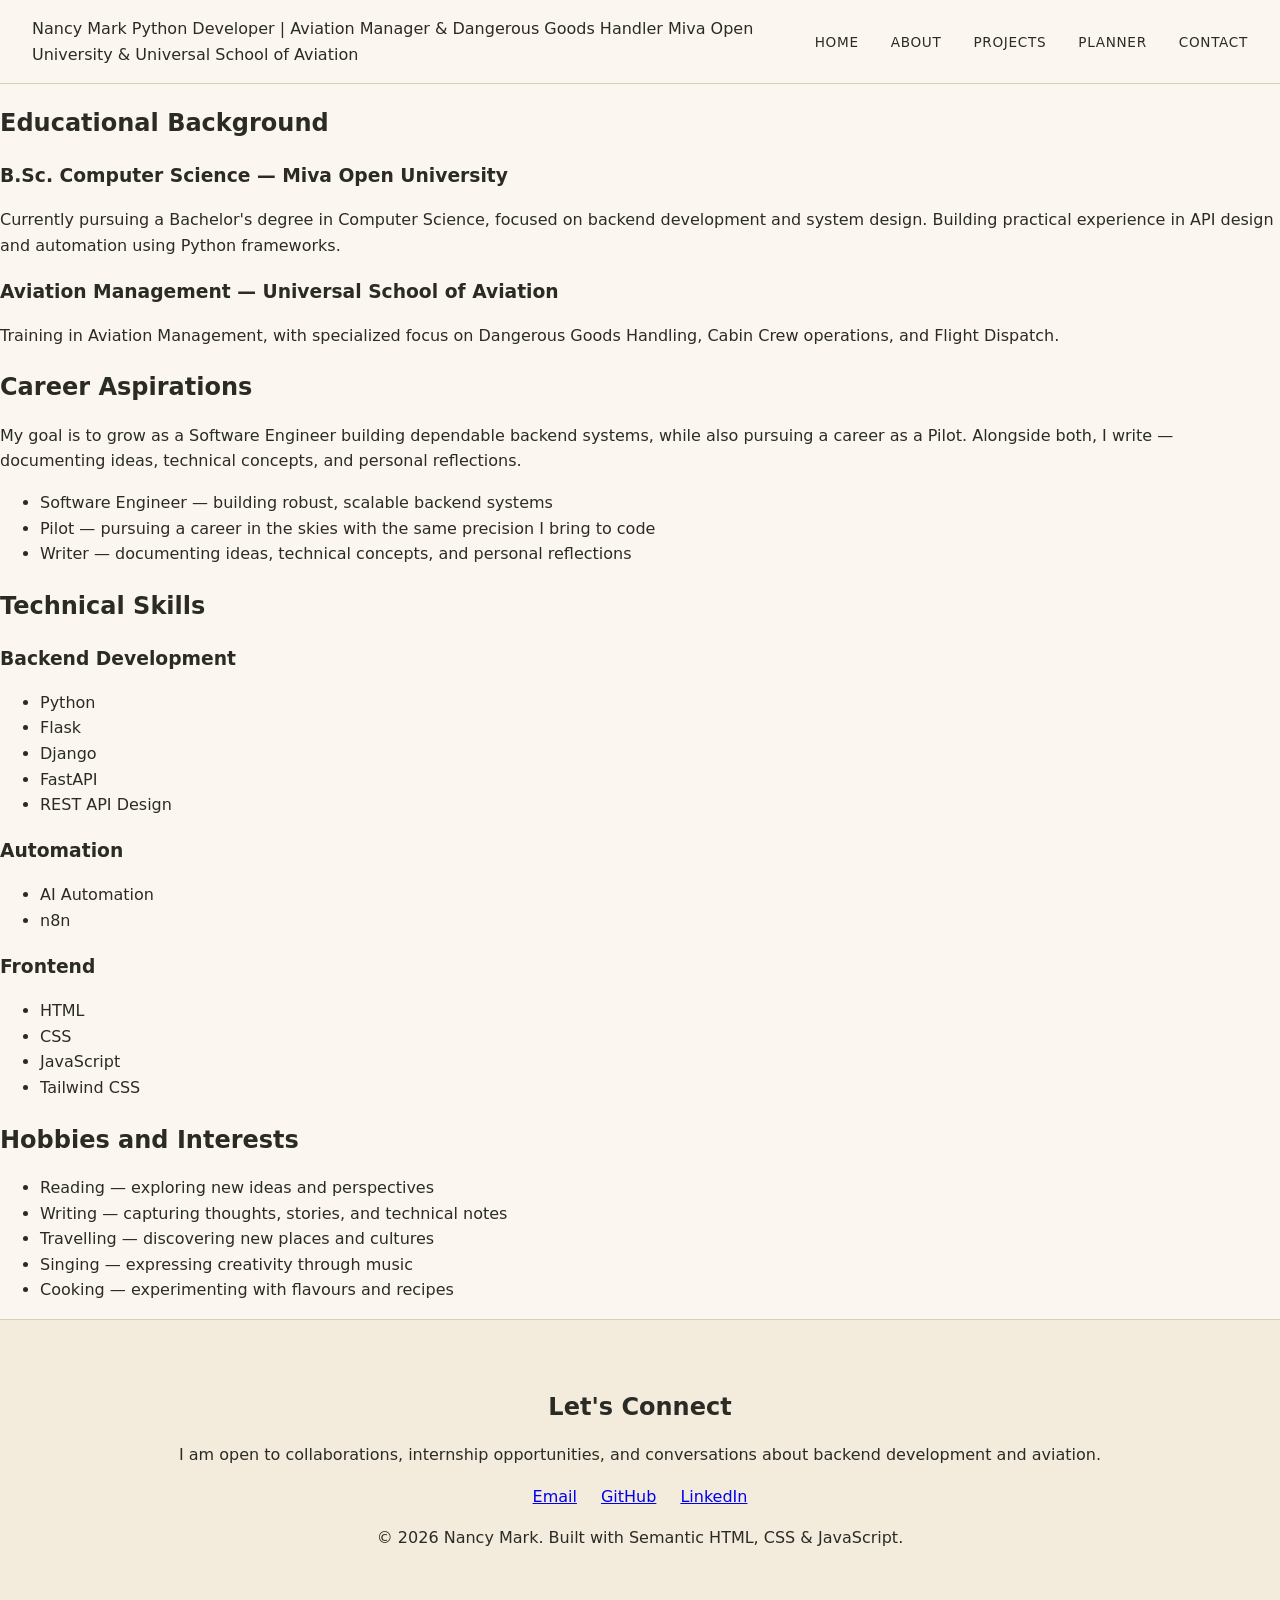
==== html/about.html @ 7e8232eb "Add About Me page content" ====
<!DOCTYPE html>
<html lang="en">
<head>
  <meta charset="UTF-8">
  <meta name="viewport" content="width=device-width, initial-scale=1.0">
  <title>Nancy Mark | About Me</title>
  <link rel="stylesheet" href="../css/style.css">
</head>
<body>

<!-- header -->
<header>
  <div class="site-branding">
    <span class="site-name">Nancy Mark</span>
    <span class="site-tagline">Python Developer | Aviation Manager &amp; Dangerous Goods Handler</span>
    <span class="site-subline">Miva Open University &amp; Universal School of Aviation</span>
  </div>
  <nav>
    <ul>
      <li><a href="index.html">Home</a></li>
      <li><a href="about.html" class="active">About</a></li>
      <li><a href="projects.html">Projects</a></li>
      <li><a href="planner.html">Planner</a></li>
      <li><a href="contact.html">Contact</a></li>
    </ul>
  </nav>
</header>

<!-- education -->
<section id="education">
  <h2>Educational Background</h2>
  <article>
    <h3>B.Sc. Computer Science — Miva Open University</h3>
    <p>Currently pursuing a Bachelor's degree in Computer Science, focused on backend development and system design. Building practical experience in API design and automation using Python frameworks.</p>
  </article>
  <article>
    <h3>Aviation Management — Universal School of Aviation</h3>
    <p>Training in Aviation Management, with specialized focus on Dangerous Goods Handling, Cabin Crew operations, and Flight Dispatch.</p>
  </article>
</section>

<!-- aspirations -->
<section id="aspirations">
  <h2>Career Aspirations</h2>
  <p>My goal is to grow as a Software Engineer building dependable backend systems, while also pursuing a career as a Pilot. Alongside both, I write — documenting ideas, technical concepts, and personal reflections.</p>
  <ul>
    <li>Software Engineer — building robust, scalable backend systems</li>
    <li>Pilot — pursuing a career in the skies with the same precision I bring to code</li>
    <li>Writer — documenting ideas, technical concepts, and personal reflections</li>
  </ul>
</section>

<!-- skills -->
<section id="skills">
  <h2>Technical Skills</h2>
  <div class="skill-group">
    <h3>Backend Development</h3>
    <ul>
      <li>Python</li>
      <li>Flask</li>
      <li>Django</li>
      <li>FastAPI</li>
      <li>REST API Design</li>
    </ul>
  </div>
  <div class="skill-group">
    <h3>Automation</h3>
    <ul>
      <li>AI Automation</li>
      <li>n8n</li>
    </ul>
  </div>
  <div class="skill-group">
    <h3>Frontend</h3>
    <ul>
      <li>HTML</li>
      <li>CSS</li>
      <li>JavaScript</li>
      <li>Tailwind CSS</li>
    </ul>
  </div>
</section>

<!-- hobbies -->
<section id="hobbies">
  <h2>Hobbies and Interests</h2>
  <ul>
    <li>Reading — exploring new ideas and perspectives</li>
    <li>Writing — capturing thoughts, stories, and technical notes</li>
    <li>Travelling — discovering new places and cultures</li>
    <li>Singing — expressing creativity through music</li>
    <li>Cooking — experimenting with flavours and recipes</li>
  </ul>
</section>

<!-- footer -->
<footer>
  <h2>Let's Connect</h2>
  <p>I am open to collaborations, internship opportunities, and conversations about backend development and aviation.</p>
  <ul>
    <li><a href="#">Email</a></li>
    <li><a href="#">GitHub</a></li>
    <li><a href="#">LinkedIn</a></li>
  </ul>
  <p>&copy; 2026 Nancy Mark. Built with Semantic HTML, CSS &amp; JavaScript.</p>
</footer>

</body>
</html>
---- css/style.css ----
/* custom properties */
:root {
  --bg: #FBF7F0;
  --bg-alt: #F3ECDD;
  --text: #2B2B26;
  --text-muted: #6B6558;
  --accent: #1F4B36;
  --accent-light: #2F6B4C;
  --accent-pale: #E4EDE6;
  --border: #D9CFB8;
  --radius: 8px;
  --transition: 0.25s ease;
}

/* reset */
*,
*::before,
*::after {
  box-sizing: border-box;
}

body {
  margin: 0;
  padding: 0;
}

nav ul {
  list-style: none;
}

/* body */
body {
  font-family: system-ui, -apple-system, "Segoe UI", sans-serif;
  background: var(--bg);
  color: var(--text);
  line-height: 1.6;
}

/* headings */
h1, h2, h3, h4, h5, h6 {
  font-weight: 700;
  color: var(--text);
  margin-bottom: 0.5rem;
}

h1 { margin-bottom: 1rem; }
h2 { margin-bottom: 0.875rem; }
h3 { margin-bottom: 0.75rem; }

/* header */
header {
  position: sticky;
  top: 0;
  background: var(--bg);
  border-bottom: 1px solid var(--border);
  padding: 1rem 2rem;
  display: flex;
  justify-content: space-between;
  align-items: center;
}

nav ul {
  display: flex;
  gap: 2rem;
  margin: 0;
  padding: 0;
}

nav a {
  color: var(--text);
  text-decoration: none;
  letter-spacing: 0.05em;
  text-transform: uppercase;
  font-size: 0.85rem;
  transition: color var(--transition);
}

nav a:hover {
  color: var(--accent);
}

/* hero */
#hero {
  display: flex;
  gap: 3rem;
  align-items: center;
  padding: 4rem 2rem;
  flex-wrap: wrap;
}

#hero img {
  border-radius: 50%;
  width: 280px;
  height: 280px;
  object-fit: cover;
  border: 4px solid var(--accent);
}

#hero h1 {
  font-size: clamp(2rem, 4vw, 3rem);
}

/* buttons */
.btn {
  background: var(--accent);
  color: var(--bg);
  padding: 0.75rem 1.5rem;
  border-radius: var(--radius);
  text-decoration: none;
  display: inline-block;
  transition: background var(--transition);
}

.btn:hover {
  background: var(--accent-light);
}

/* section spacing */
main > section {
  padding: 3rem 2rem;
  max-width: 1100px;
  margin: 0 auto;
}

/* biography */
#biography {
  display: grid;
  grid-template-columns: 2fr 1fr;
  gap: 2rem;
}

#biography > p,
#biography > aside {
  background: var(--bg-alt);
  padding: 2rem;
  border-radius: var(--radius);
  border: 1px solid var(--border);
}

#biography > p {
  grid-column: 1;
}

#biography > aside {
  grid-column: 2;
}

/* skills list */
#biography aside ul {
  list-style: none;
  padding: 0;
  margin: 0;
}

#biography aside li {
  padding: 0.4rem 0;
  border-bottom: 1px solid var(--border);
}

#biography aside li:last-child {
  border-bottom: none;
}

/* academic profile table */
#academic-profile table {
  width: 100%;
  border-collapse: collapse;
}

#academic-profile th {
  background: var(--accent);
  color: var(--bg);
  text-align: left;
  padding: 0.75rem;
}

#academic-profile td {
  padding: 0.75rem;
  border-bottom: 1px solid var(--border);
}

#academic-profile tr:nth-child(even) {
  background: var(--bg-alt);
}

/* quick links cards */
#quick-links {
  display: grid;
  grid-template-columns: repeat(auto-fit, minmax(220px, 1fr));
  gap: 1.5rem;
}

#quick-links article {
  background: var(--bg-alt);
  padding: 1.5rem;
  border-radius: var(--radius);
  border: 1px solid var(--border);
  transition: transform var(--transition);
}

#quick-links article:hover {
  transform: translateY(-4px);
}

/* cta banner */
#cta-banner {
  background: var(--accent);
  color: var(--bg);
  text-align: center;
  padding: 3rem 2rem;
  border-radius: var(--radius);
  margin: 3rem auto;
}

#cta-banner .btn {
  background: var(--bg);
  color: var(--accent);
}

#cta-banner .btn:hover {
  opacity: 0.9;
}

/* footer */
footer {
  background: var(--bg-alt);
  border-top: 1px solid var(--border);
  padding: 3rem 2rem;
  text-align: center;
}

footer ul {
  display: flex;
  justify-content: center;
  gap: 1.5rem;
  list-style: none;
  padding: 0;
  margin: 0 0 1rem;
}

/* focus visible */
:focus-visible {
  outline: 2px solid var(--accent);
  outline-offset: 2px;
}

/* responsive */
@media (max-width: 768px) {
  header {
    flex-direction: column;
    gap: 1rem;
  }

  nav ul {
    flex-wrap: wrap;
    justify-content: center;
  }

  #biography {
    grid-template-columns: 1fr;
  }

  #biography > p {
    grid-column: 1;
  }

  #biography > aside {
    grid-column: 1;
  }

  main > section {
    padding: 2rem 1rem;
  }
}
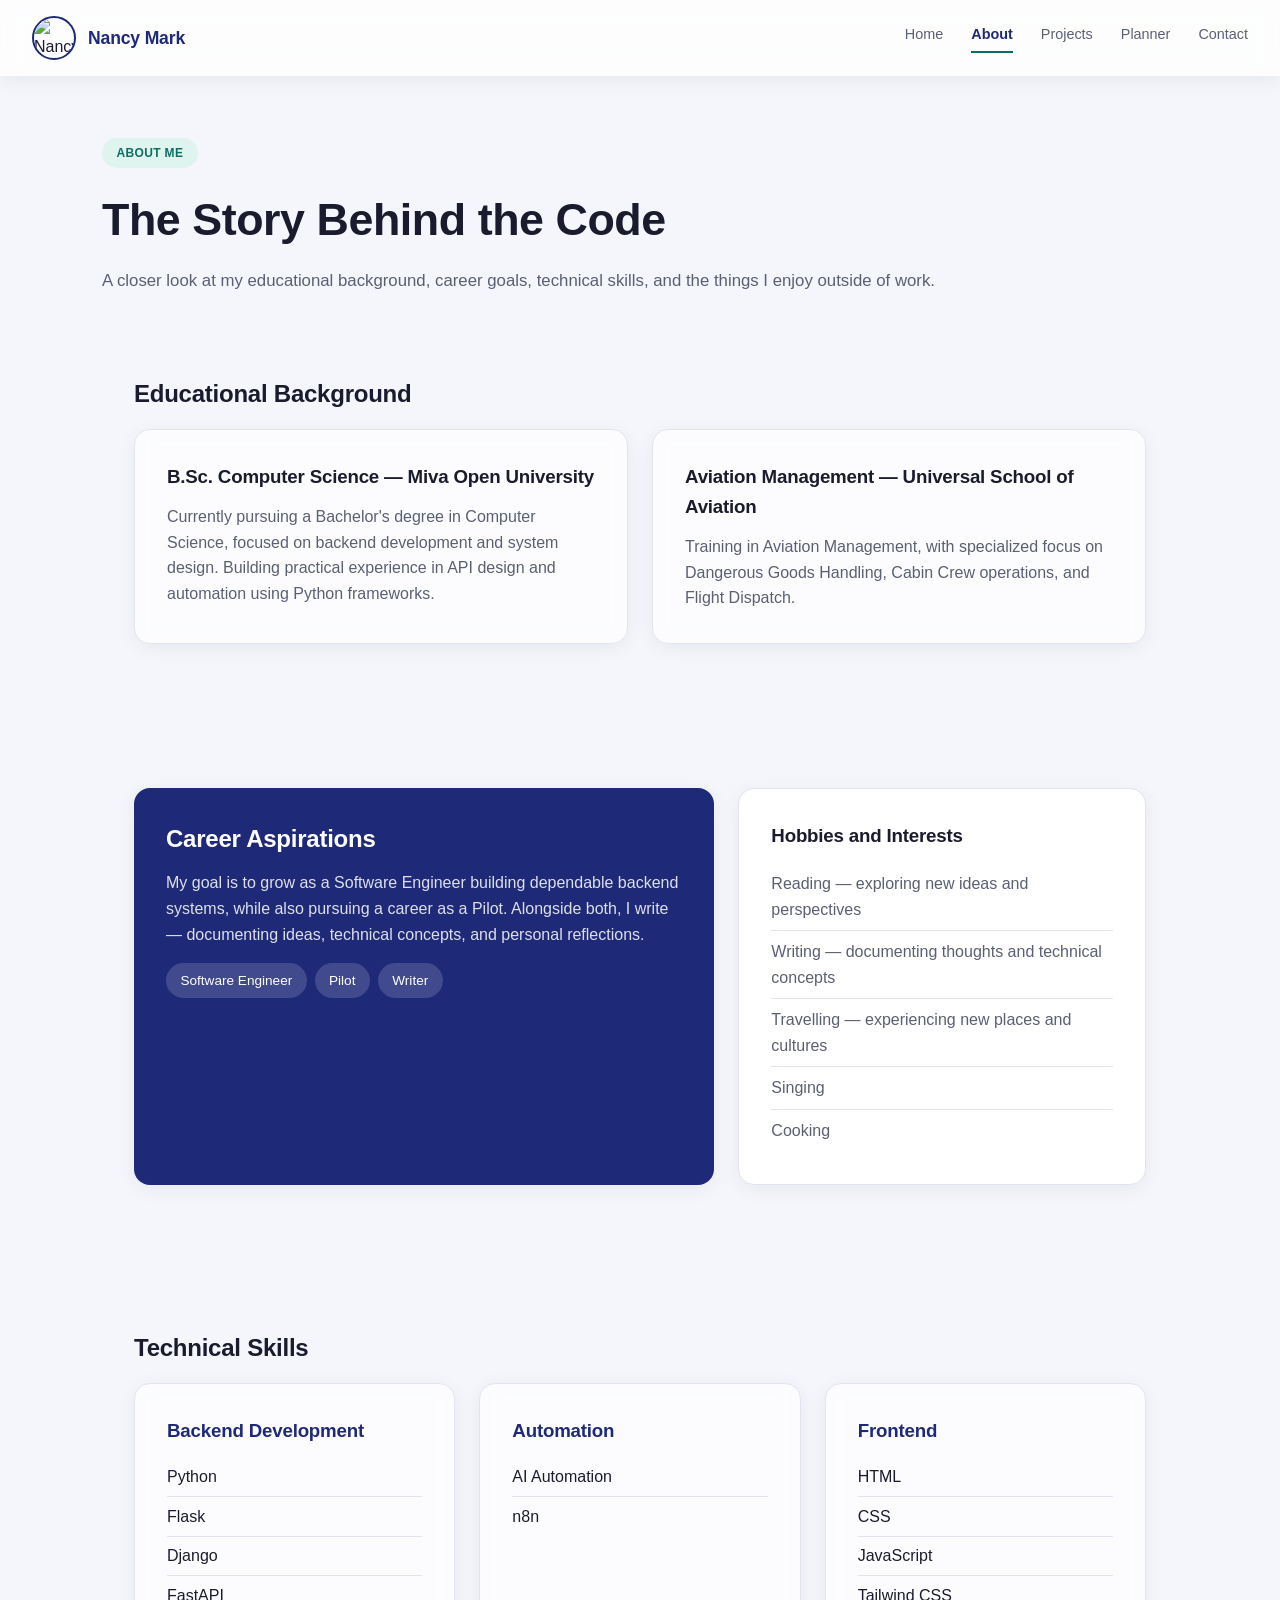
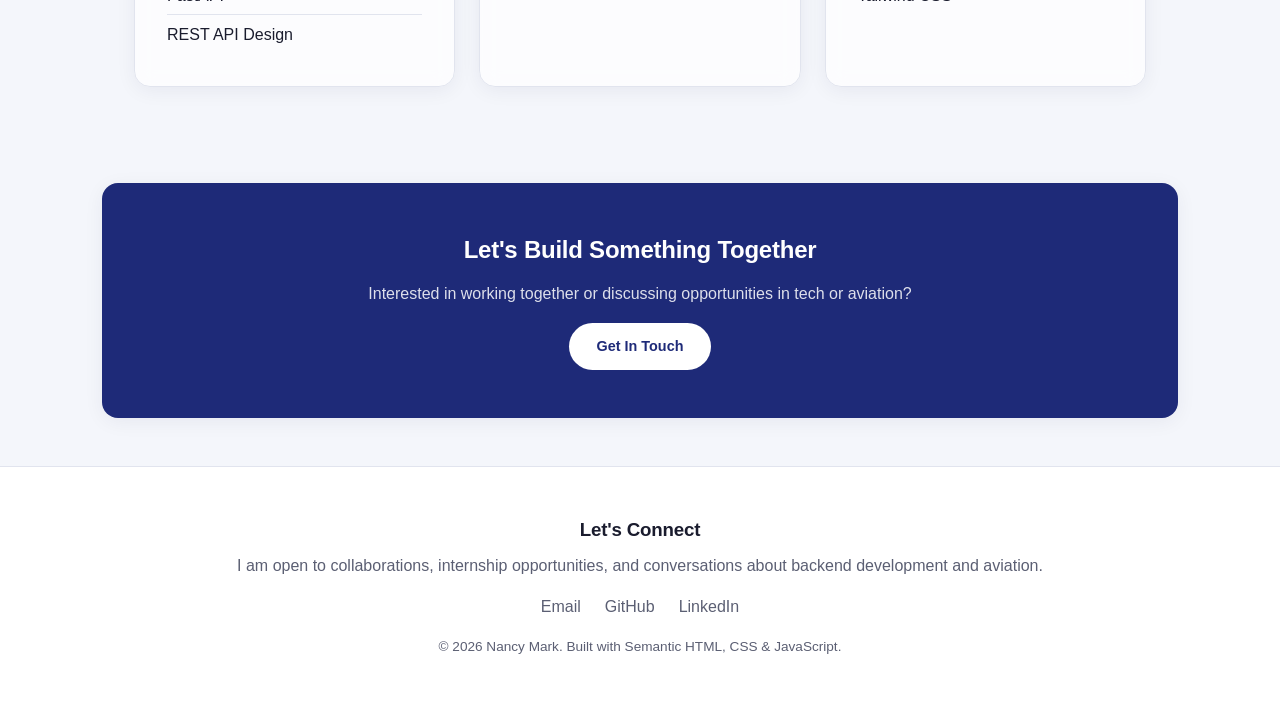
==== commit 6f76ddd6: "Redesign About page with bento layout and glass cards" ====
--- a/html/about.html
+++ b/html/about.html
@@ -10,100 +10,146 @@
 
 <!-- header -->
 <header>
-  <div class="site-branding">
-    <span class="site-name">Nancy Mark</span>
-    <span class="site-tagline">Python Developer | Aviation Manager &amp; Dangerous Goods Handler</span>
-    <span class="site-subline">Miva Open University &amp; Universal School of Aviation</span>
+  <div class="brand">
+    <img src="../images/Nancy.png" alt="Nancy Mark">
+    <h1>Nancy Mark</h1>
   </div>
   <nav>
-    <ul>
-      <li><a href="index.html">Home</a></li>
-      <li><a href="about.html" class="active">About</a></li>
-      <li><a href="projects.html">Projects</a></li>
-      <li><a href="planner.html">Planner</a></li>
-      <li><a href="contact.html">Contact</a></li>
-    </ul>
+    <a href="index.html">Home</a>
+    <a href="about.html" class="active">About</a>
+    <a href="projects.html">Projects</a>
+    <a href="planner.html">Planner</a>
+    <a href="contact.html">Contact</a>
   </nav>
 </header>
 
-<!-- education -->
-<section id="education">
-  <h2>Educational Background</h2>
-  <article>
-    <h3>B.Sc. Computer Science — Miva Open University</h3>
-    <p>Currently pursuing a Bachelor's degree in Computer Science, focused on backend development and system design. Building practical experience in API design and automation using Python frameworks.</p>
-  </article>
-  <article>
-    <h3>Aviation Management — Universal School of Aviation</h3>
-    <p>Training in Aviation Management, with specialized focus on Dangerous Goods Handling, Cabin Crew operations, and Flight Dispatch.</p>
-  </article>
+<main class="container">
+
+<!-- hero -->
+<section style="padding:3rem 0 1rem;">
+  <span class="pill">About Me</span>
+  <h2 style="font-size:clamp(2rem, 4vw, 2.8rem); margin-top:1rem;">The Story Behind the Code</h2>
+  <p style="color:var(--text-muted); margin-top:0.75rem; font-size:1.05rem;">A closer look at my educational background, career goals, technical skills, and the things I enjoy outside of work.</p>
 </section>
 
-<!-- aspirations -->
-<section id="aspirations">
-  <h2>Career Aspirations</h2>
-  <p>My goal is to grow as a Software Engineer building dependable backend systems, while also pursuing a career as a Pilot. Alongside both, I write — documenting ideas, technical concepts, and personal reflections.</p>
-  <ul>
-    <li>Software Engineer — building robust, scalable backend systems</li>
-    <li>Pilot — pursuing a career in the skies with the same precision I bring to code</li>
-    <li>Writer — documenting ideas, technical concepts, and personal reflections</li>
-  </ul>
+<!-- education -->
+<section class="fade-in-section" style="margin-top:1rem;">
+  <h2>Educational Background</h2>
+  <div style="display:grid; grid-template-columns:repeat(auto-fit, minmax(280px, 1fr)); gap:1.5rem; margin-top:1rem;">
+    <div class="glass-card">
+      <h3>B.Sc. Computer Science — Miva Open University</h3>
+      <p style="color:var(--text-muted); margin-top:0.75rem;">Currently pursuing a Bachelor's degree in Computer Science, focused on backend development and system design. Building practical experience in API design and automation using Python frameworks.</p>
+    </div>
+    <div class="glass-card">
+      <h3>Aviation Management — Universal School of Aviation</h3>
+      <p style="color:var(--text-muted); margin-top:0.75rem;">Training in Aviation Management, with specialized focus on Dangerous Goods Handling, Cabin Crew operations, and Flight Dispatch.</p>
+    </div>
+  </div>
 </section>
 
-<!-- skills -->
-<section id="skills">
-  <h2>Technical Skills</h2>
-  <div class="skill-group">
-    <h3>Backend Development</h3>
-    <ul>
-      <li>Python</li>
-      <li>Flask</li>
-      <li>Django</li>
-      <li>FastAPI</li>
-      <li>REST API Design</li>
-    </ul>
+<!-- aspirations & hobbies -->
+<section class="bento-grid fade-in-section" style="margin-top:3rem;">
+  <div class="col-7 dark-card">
+    <h2 style="color:var(--surface);">Career Aspirations</h2>
+    <p style="color:rgba(255,255,255,0.85); margin-top:0.75rem;">My goal is to grow as a Software Engineer building dependable backend systems, while also pursuing a career as a Pilot. Alongside both, I write — documenting ideas, technical concepts, and personal reflections.</p>
+    <div style="display:flex; flex-wrap:wrap; gap:0.5rem; margin-top:1rem;">
+      <span style="background:rgba(255,255,255,0.15); color:var(--surface); padding:0.4rem 0.9rem; border-radius:999px; font-size:0.85rem;">Software Engineer</span>
+      <span style="background:rgba(255,255,255,0.15); color:var(--surface); padding:0.4rem 0.9rem; border-radius:999px; font-size:0.85rem;">Pilot</span>
+      <span style="background:rgba(255,255,255,0.15); color:var(--surface); padding:0.4rem 0.9rem; border-radius:999px; font-size:0.85rem;">Writer</span>
+    </div>
   </div>
-  <div class="skill-group">
-    <h3>Automation</h3>
-    <ul>
-      <li>AI Automation</li>
-      <li>n8n</li>
-    </ul>
-  </div>
-  <div class="skill-group">
-    <h3>Frontend</h3>
-    <ul>
-      <li>HTML</li>
-      <li>CSS</li>
-      <li>JavaScript</li>
-      <li>Tailwind CSS</li>
+  <div class="col-5 solid-card">
+    <h3>Hobbies and Interests</h3>
+    <ul style="list-style:none; padding:0; margin-top:0.75rem;">
+      <li style="padding:0.5rem 0; border-bottom:1px solid var(--border); color:var(--text-muted);">Reading — exploring new ideas and perspectives</li>
+      <li style="padding:0.5rem 0; border-bottom:1px solid var(--border); color:var(--text-muted);">Writing — documenting thoughts and technical concepts</li>
+      <li style="padding:0.5rem 0; border-bottom:1px solid var(--border); color:var(--text-muted);">Travelling — experiencing new places and cultures</li>
+      <li style="padding:0.5rem 0; border-bottom:1px solid var(--border); color:var(--text-muted);">Singing</li>
+      <li style="padding:0.5rem 0; color:var(--text-muted);">Cooking</li>
     </ul>
   </div>
 </section>
 
-<!-- hobbies -->
-<section id="hobbies">
-  <h2>Hobbies and Interests</h2>
-  <ul>
-    <li>Reading — exploring new ideas and perspectives</li>
-    <li>Writing — capturing thoughts, stories, and technical notes</li>
-    <li>Travelling — discovering new places and cultures</li>
-    <li>Singing — expressing creativity through music</li>
-    <li>Cooking — experimenting with flavours and recipes</li>
-  </ul>
+<!-- skills -->
+<section class="fade-in-section" style="margin-top:3rem;">
+  <h2>Technical Skills</h2>
+  <div style="display:grid; grid-template-columns:repeat(auto-fit, minmax(220px, 1fr)); gap:1.5rem; margin-top:1rem;">
+    <div class="glass-card">
+      <h3 style="color:var(--primary);">Backend Development</h3>
+      <ul style="list-style:none; padding:0; margin-top:0.75rem;">
+        <li style="padding:0.4rem 0; border-bottom:1px solid var(--border);">Python</li>
+        <li style="padding:0.4rem 0; border-bottom:1px solid var(--border);">Flask</li>
+        <li style="padding:0.4rem 0; border-bottom:1px solid var(--border);">Django</li>
+        <li style="padding:0.4rem 0; border-bottom:1px solid var(--border);">FastAPI</li>
+        <li style="padding:0.4rem 0;">REST API Design</li>
+      </ul>
+    </div>
+    <div class="glass-card">
+      <h3 style="color:var(--primary);">Automation</h3>
+      <ul style="list-style:none; padding:0; margin-top:0.75rem;">
+        <li style="padding:0.4rem 0; border-bottom:1px solid var(--border);">AI Automation</li>
+        <li style="padding:0.4rem 0;">n8n</li>
+      </ul>
+    </div>
+    <div class="glass-card">
+      <h3 style="color:var(--primary);">Frontend</h3>
+      <ul style="list-style:none; padding:0; margin-top:0.75rem;">
+        <li style="padding:0.4rem 0; border-bottom:1px solid var(--border);">HTML</li>
+        <li style="padding:0.4rem 0; border-bottom:1px solid var(--border);">CSS</li>
+        <li style="padding:0.4rem 0; border-bottom:1px solid var(--border);">JavaScript</li>
+        <li style="padding:0.4rem 0;">Tailwind CSS</li>
+      </ul>
+    </div>
+  </div>
 </section>
 
+<!-- cta -->
+<section class="dark-card fade-in-section" style="margin-top:3rem; text-align:center; padding:3rem;">
+  <h2>Let's Build Something Together</h2>
+  <p style="color:rgba(255,255,255,0.85); margin-top:0.75rem;">Interested in working together or discussing opportunities in tech or aviation?</p>
+  <a href="contact.html" class="btn" style="background:var(--surface); color:var(--primary); margin-top:1rem;">Get In Touch</a>
+</section>
+
+</main>
+
 <!-- footer -->
-<footer>
-  <h2>Let's Connect</h2>
-  <p>I am open to collaborations, internship opportunities, and conversations about backend development and aviation.</p>
-  <ul>
-    <li><a href="#">Email</a></li>
-    <li><a href="#">GitHub</a></li>
-    <li><a href="#">LinkedIn</a></li>
-  </ul>
-  <p>&copy; 2026 Nancy Mark. Built with Semantic HTML, CSS &amp; JavaScript.</p>
+<footer style="background:var(--surface); border-top:1px solid var(--border); padding:3rem 2rem; text-align:center; margin-top:3rem;">
+  <h3>Let's Connect</h3>
+  <p style="color:var(--text-muted); margin-top:0.5rem;">I am open to collaborations, internship opportunities, and conversations about backend development and aviation.</p>
+  <div style="display:flex; justify-content:center; gap:1.5rem; margin-top:1rem;">
+    <a href="#" style="color:var(--text-muted); text-decoration:none;">Email</a>
+    <a href="#" style="color:var(--text-muted); text-decoration:none;">GitHub</a>
+    <a href="#" style="color:var(--text-muted); text-decoration:none;">LinkedIn</a>
+  </div>
+  <p style="margin-top:1rem; font-size:0.85rem; color:var(--text-muted);">&copy; 2026 Nancy Mark. Built with Semantic HTML, CSS &amp; JavaScript.</p>
 </footer>
+
+<!-- bottom mobile nav -->
+<nav class="bottom-nav">
+  <a href="index.html">
+    <svg width="20" height="20" viewBox="0 0 24 24" fill="none" stroke="currentColor" stroke-width="2" stroke-linecap="round" stroke-linejoin="round"><path d="M3 9l9-7 9 7v11a2 2 0 0 1-2 2H5a2 2 0 0 1-2-2z"/><polyline points="9 22 9 12 15 12 15 22"/></svg>
+    <span>Home</span>
+  </a>
+  <a href="about.html" class="active">
+    <svg width="20" height="20" viewBox="0 0 24 24" fill="none" stroke="currentColor" stroke-width="2" stroke-linecap="round" stroke-linejoin="round"><path d="M20 21v-2a4 4 0 0 0-4-4H8a4 4 0 0 0-4 4v2"/><circle cx="12" cy="7" r="4"/></svg>
+    <span>About</span>
+  </a>
+  <a href="projects.html">
+    <svg width="20" height="20" viewBox="0 0 24 24" fill="none" stroke="currentColor" stroke-width="2" stroke-linecap="round" stroke-linejoin="round"><rect x="2" y="7" width="20" height="14" rx="2" ry="2"/><path d="M16 21V5a2 2 0 0 0-2-2h-4a2 2 0 0 0-2 2v16"/></svg>
+    <span>Projects</span>
+  </a>
+  <a href="planner.html">
+    <svg width="20" height="20" viewBox="0 0 24 24" fill="none" stroke="currentColor" stroke-width="2" stroke-linecap="round" stroke-linejoin="round"><rect x="3" y="4" width="18" height="18" rx="2" ry="2"/><line x1="16" y1="2" x2="16" y2="6"/><line x1="8" y1="2" x2="8" y2="6"/><line x1="3" y1="10" x2="21" y2="10"/></svg>
+    <span>Planner</span>
+  </a>
+  <a href="contact.html">
+    <svg width="20" height="20" viewBox="0 0 24 24" fill="none" stroke="currentColor" stroke-width="2" stroke-linecap="round" stroke-linejoin="round"><path d="M4 4h16c1.1 0 2 .9 2 2v12c0 1.1-.9 2-2 2H4c-1.1 0-2-.9-2-2V6c0-1.1.9-2 2-2z"/><polyline points="22,6 12,13 2,6"/></svg>
+    <span>Contact</span>
+  </a>
+</nav>
+
+<!-- scroll animations -->
+<script src="../js/animation.js"></script>
 
 </body>
 </html>
--- a/css/style.css
+++ b/css/style.css
@@ -1,15 +1,20 @@
 /* custom properties */
 :root {
-  --bg: #FBF7F0;
-  --bg-alt: #F3ECDD;
-  --text: #2B2B26;
-  --text-muted: #6B6558;
-  --accent: #1F4B36;
-  --accent-light: #2F6B4C;
-  --accent-pale: #E4EDE6;
-  --border: #D9CFB8;
-  --radius: 8px;
-  --transition: 0.25s ease;
+  --bg: #F4F6FB;
+  --surface: #FFFFFF;
+  --glass: rgba(255,255,255,0.7);
+  --primary: #1E2A78;
+  --primary-hover: #2C3A9E;
+  --teal: #0F6E63;
+  --teal-pale: #DFF3EF;
+  --text: #1A1C2E;
+  --text-muted: #5B5F73;
+  --border: #E1E4EE;
+  --radius: 16px;
+  --radius-sm: 8px;
+  --transition: 0.3s ease;
+  --shadow: 0 4px 20px rgba(20, 24, 60, 0.06);
+  --shadow-hover: 0 12px 28px rgba(20, 24, 60, 0.12);
 }
 
 /* reset */
@@ -17,66 +22,239 @@
 *::before,
 *::after {
   box-sizing: border-box;
-}
-
-body {
   margin: 0;
   padding: 0;
 }
 
-nav ul {
-  list-style: none;
-}
+ul { list-style: none; }
 
 /* body */
 body {
-  font-family: system-ui, -apple-system, "Segoe UI", sans-serif;
+  font-family: -apple-system, "Segoe UI", Roboto, sans-serif;
   background: var(--bg);
   color: var(--text);
   line-height: 1.6;
+  overflow-x: hidden;
+  padding-top: 90px;
 }
 
 /* headings */
 h1, h2, h3, h4, h5, h6 {
   font-weight: 700;
-  color: var(--text);
-  margin-bottom: 0.5rem;
-}
-
-h1 { margin-bottom: 1rem; }
-h2 { margin-bottom: 0.875rem; }
-h3 { margin-bottom: 0.75rem; }
+  letter-spacing: -0.01em;
+}
 
 /* header */
 header {
-  position: sticky;
+  position: fixed;
   top: 0;
-  background: var(--bg);
-  border-bottom: 1px solid var(--border);
+  width: 100%;
+  z-index: 50;
+  background: rgba(255,255,255,0.8);
+  backdrop-filter: blur(12px);
+  -webkit-backdrop-filter: blur(12px);
+  box-shadow: var(--shadow);
   padding: 1rem 2rem;
   display: flex;
   justify-content: space-between;
   align-items: center;
 }
 
-nav ul {
-  display: flex;
-  gap: 2rem;
-  margin: 0;
-  padding: 0;
+/* brand */
+header .brand {
+  display: flex;
+  align-items: center;
+  gap: 0.75rem;
+}
+
+header .brand img {
+  width: 44px;
+  height: 44px;
+  border-radius: 50%;
+  object-fit: cover;
+  border: 2px solid var(--primary);
+}
+
+header .brand h1 {
+  font-size: 1.1rem;
+  color: var(--primary);
+}
+
+/* desktop nav */
+nav {
+  display: flex;
+  gap: 1.75rem;
 }
 
 nav a {
-  color: var(--text);
+  color: var(--text-muted);
   text-decoration: none;
-  letter-spacing: 0.05em;
+  font-size: 0.9rem;
+  font-weight: 500;
+  transition: color var(--transition);
+}
+
+nav a:hover,
+nav a.active {
+  color: var(--primary);
+}
+
+nav a.active {
+  font-weight: 700;
+  border-bottom: 2px solid var(--teal);
+  padding-bottom: 4px;
+}
+
+/* bottom mobile nav */
+.bottom-nav {
+  display: none;
+}
+
+/* container */
+.container {
+  max-width: 1140px;
+  margin: 0 auto;
+  padding: 0 2rem;
+}
+
+/* pill badge */
+.pill {
+  display: inline-block;
+  background: var(--teal-pale);
+  color: var(--teal);
+  font-size: 0.75rem;
+  font-weight: 600;
+  letter-spacing: 0.03em;
   text-transform: uppercase;
-  font-size: 0.85rem;
-  transition: color var(--transition);
-}
-
-nav a:hover {
-  color: var(--accent);
+  padding: 0.35rem 0.9rem;
+  border-radius: 999px;
+}
+
+/* glass card */
+.glass-card {
+  background: var(--glass);
+  backdrop-filter: blur(10px);
+  -webkit-backdrop-filter: blur(10px);
+  border: 1px solid var(--border);
+  border-radius: var(--radius);
+  padding: 2rem;
+  box-shadow: var(--shadow);
+  transition: transform var(--transition), box-shadow var(--transition);
+}
+
+.glass-card:hover {
+  transform: translateY(-4px);
+  box-shadow: var(--shadow-hover);
+}
+
+/* solid card */
+.solid-card {
+  background: var(--surface);
+  border: 1px solid var(--border);
+  border-radius: var(--radius);
+  padding: 2rem;
+  box-shadow: var(--shadow);
+  transition: transform var(--transition), box-shadow var(--transition);
+}
+
+.solid-card:hover {
+  transform: translateY(-4px);
+  box-shadow: var(--shadow-hover);
+}
+
+/* dark card */
+.dark-card {
+  background: var(--primary);
+  color: var(--surface);
+  border-radius: var(--radius);
+  padding: 2rem;
+  box-shadow: var(--shadow);
+}
+
+/* buttons */
+.btn {
+  display: inline-block;
+  background: var(--primary);
+  color: var(--surface);
+  padding: 0.75rem 1.75rem;
+  border-radius: 999px;
+  text-decoration: none;
+  font-weight: 600;
+  font-size: 0.9rem;
+  border: none;
+  cursor: pointer;
+  transition: all var(--transition);
+}
+
+.btn:hover {
+  background: var(--primary-hover);
+  transform: translateY(-2px);
+  box-shadow: var(--shadow-hover);
+}
+
+/* outline button */
+.btn-outline {
+  background: transparent;
+  color: var(--primary);
+  border: 2px solid var(--primary);
+}
+
+.btn-outline:hover {
+  background: var(--primary);
+  color: var(--surface);
+}
+
+/* tag */
+.tag {
+  background: var(--surface);
+  border: 1px solid var(--border);
+  color: var(--text-muted);
+  font-size: 0.75rem;
+  padding: 0.3rem 0.8rem;
+  border-radius: 999px;
+  display: inline-block;
+}
+
+/* bento grid */
+.bento-grid {
+  display: grid;
+  grid-template-columns: repeat(12, 1fr);
+  gap: 1.5rem;
+}
+
+.col-4 { grid-column: span 4; }
+.col-5 { grid-column: span 5; }
+.col-7 { grid-column: span 7; }
+.col-8 { grid-column: span 8; }
+.col-12 { grid-column: span 12; }
+
+/* floating animation */
+@keyframes float {
+  0% { transform: translateY(0); }
+  50% { transform: translateY(-12px); }
+  100% { transform: translateY(0); }
+}
+
+.animate-float {
+  animation: float 6s ease-in-out infinite;
+}
+
+/* scroll fade-in */
+.fade-in-section {
+  opacity: 0;
+  transform: translateY(24px);
+  transition: opacity 0.7s ease, transform 0.7s ease;
+}
+
+.fade-in-section.visible {
+  opacity: 1;
+  transform: translateY(0);
+}
+
+/* focus accessibility */
+*:focus-visible {
+  outline: 2px solid var(--teal);
+  outline-offset: 2px;
 }
 
 /* hero */
@@ -93,26 +271,11 @@
   width: 280px;
   height: 280px;
   object-fit: cover;
-  border: 4px solid var(--accent);
+  border: 4px solid var(--primary);
 }
 
 #hero h1 {
   font-size: clamp(2rem, 4vw, 3rem);
-}
-
-/* buttons */
-.btn {
-  background: var(--accent);
-  color: var(--bg);
-  padding: 0.75rem 1.5rem;
-  border-radius: var(--radius);
-  text-decoration: none;
-  display: inline-block;
-  transition: background var(--transition);
-}
-
-.btn:hover {
-  background: var(--accent-light);
 }
 
 /* section spacing */
@@ -131,7 +294,7 @@
 
 #biography > p,
 #biography > aside {
-  background: var(--bg-alt);
+  background: var(--surface);
   padding: 2rem;
   border-radius: var(--radius);
   border: 1px solid var(--border);
@@ -168,8 +331,8 @@
 }
 
 #academic-profile th {
-  background: var(--accent);
-  color: var(--bg);
+  background: var(--primary);
+  color: var(--surface);
   text-align: left;
   padding: 0.75rem;
 }
@@ -180,7 +343,7 @@
 }
 
 #academic-profile tr:nth-child(even) {
-  background: var(--bg-alt);
+  background: var(--surface);
 }
 
 /* quick links cards */
@@ -191,7 +354,7 @@
 }
 
 #quick-links article {
-  background: var(--bg-alt);
+  background: var(--surface);
   padding: 1.5rem;
   border-radius: var(--radius);
   border: 1px solid var(--border);
@@ -204,8 +367,8 @@
 
 /* cta banner */
 #cta-banner {
-  background: var(--accent);
-  color: var(--bg);
+  background: var(--primary);
+  color: var(--surface);
   text-align: center;
   padding: 3rem 2rem;
   border-radius: var(--radius);
@@ -213,8 +376,8 @@
 }
 
 #cta-banner .btn {
-  background: var(--bg);
-  color: var(--accent);
+  background: var(--surface);
+  color: var(--primary);
 }
 
 #cta-banner .btn:hover {
@@ -223,7 +386,7 @@
 
 /* footer */
 footer {
-  background: var(--bg-alt);
+  background: var(--surface);
   border-top: 1px solid var(--border);
   padding: 3rem 2rem;
   text-align: center;
@@ -233,27 +396,349 @@
   display: flex;
   justify-content: center;
   gap: 1.5rem;
-  list-style: none;
   padding: 0;
   margin: 0 0 1rem;
 }
 
-/* focus visible */
-:focus-visible {
-  outline: 2px solid var(--accent);
-  outline-offset: 2px;
+/* about - education articles */
+#education article {
+  background: var(--surface);
+  padding: 1.5rem 2rem;
+  border-radius: var(--radius);
+  border: 1px solid var(--border);
+  margin-bottom: 1.5rem;
+}
+
+/* about - aspirations & hobbies lists */
+#aspirations ul,
+#hobbies ul {
+  list-style: none;
+  display: grid;
+  grid-template-columns: repeat(auto-fit, minmax(220px, 1fr));
+  gap: 1rem;
+  margin-top: 1rem;
+}
+
+#aspirations li,
+#hobbies li {
+  background: var(--surface);
+  padding: 1rem 1.25rem;
+  border-radius: var(--radius);
+  border-left: 4px solid var(--teal);
+}
+
+/* about - skills groups */
+#skills {
+  display: grid;
+  grid-template-columns: repeat(auto-fit, minmax(220px, 1fr));
+  gap: 1.5rem;
+  margin-top: 1rem;
+}
+
+.skill-group {
+  background: var(--surface);
+  padding: 1.5rem;
+  border-radius: var(--radius);
+  border: 1px solid var(--border);
+}
+
+.skill-group h3 {
+  color: var(--teal);
+  margin-bottom: 0.75rem;
+  font-size: 1rem;
+  text-transform: uppercase;
+  letter-spacing: 0.05em;
+}
+
+.skill-group ul {
+  list-style: none;
+}
+
+.skill-group li {
+  padding: 0.3rem 0;
+  border-bottom: 1px solid var(--border);
+}
+
+.skill-group li:last-child {
+  border-bottom: none;
+}
+
+/* projects grid */
+#projects-list {
+  display: grid;
+  grid-template-columns: repeat(auto-fit, minmax(280px, 1fr));
+  gap: 2rem;
+  margin-top: 2rem;
+}
+
+/* project card */
+.project-card {
+  background: var(--surface);
+  border-radius: var(--radius);
+  border: 1px solid var(--border);
+  overflow: hidden;
+  display: flex;
+  flex-direction: column;
+  transition: transform var(--transition), box-shadow var(--transition);
+}
+
+.project-card:hover {
+  transform: translateY(-4px);
+  box-shadow: var(--shadow-hover);
+}
+
+/* project card image */
+.project-card img {
+  width: 100%;
+  height: 180px;
+  object-fit: cover;
+  border-bottom: 1px solid var(--border);
+}
+
+/* project card title */
+.project-card h2 {
+  padding: 1rem 1.25rem 0.5rem;
+  font-size: 1.15rem;
+}
+
+/* project card description */
+.project-card p {
+  padding: 0 1.25rem;
+  color: var(--text-muted);
+  font-size: 0.95rem;
+  flex-grow: 1;
+}
+
+/* tech tags */
+.tech-tags {
+  list-style: none;
+  display: flex;
+  flex-wrap: wrap;
+  gap: 0.5rem;
+  padding: 1rem 1.25rem 0.5rem;
+}
+
+.tech-tags li {
+  background: var(--teal-pale);
+  color: var(--teal);
+  font-size: 0.75rem;
+  padding: 0.25rem 0.6rem;
+  border-radius: 999px;
+  text-transform: uppercase;
+  letter-spacing: 0.03em;
+}
+
+/* project card button */
+.project-card .btn {
+  margin: 1rem 1.25rem 1.25rem;
+  text-align: center;
+}
+
+/* task form layout */
+#task-form {
+  display: flex;
+  gap: 1rem;
+  flex-wrap: wrap;
+  align-items: flex-end;
+  margin: 2rem 0;
+  background: var(--surface);
+  padding: 1.5rem;
+  border-radius: var(--radius);
+  border: 1px solid var(--border);
+}
+
+/* task form labels */
+#task-form label {
+  display: block;
+  font-size: 0.85rem;
+  color: var(--text-muted);
+  margin-bottom: 0.3rem;
+}
+
+/* task form inputs */
+#task-form input[type="text"],
+#task-form input[type="date"] {
+  padding: 0.6rem 0.8rem;
+  border: 1px solid var(--border);
+  border-radius: var(--radius-sm);
+  font-size: 1rem;
+  background: var(--bg);
+  color: var(--text);
+}
+
+/* task form input focus */
+#task-form input:focus {
+  outline: none;
+  border-color: var(--teal);
+}
+
+/* task list layout */
+#task-list {
+  list-style: none;
+  display: flex;
+  flex-direction: column;
+  gap: 0.75rem;
+}
+
+/* task list item */
+#task-list li {
+  display: flex;
+  justify-content: space-between;
+  align-items: center;
+  background: var(--surface);
+  padding: 1rem 1.25rem;
+  border-radius: var(--radius);
+  border-left: 4px solid var(--teal);
+  flex-wrap: wrap;
+  gap: 0.5rem;
+}
+
+/* completed task state */
+#task-list li.completed {
+  border-left-color: var(--text-muted);
+  opacity: 0.6;
+}
+
+#task-list li.completed span {
+  text-decoration: line-through;
+}
+
+/* task list buttons base */
+#task-list li button {
+  padding: 0.4rem 0.9rem;
+  border-radius: var(--radius-sm);
+  border: none;
+  cursor: pointer;
+  font-size: 0.85rem;
+  margin-left: 0.5rem;
+  transition: background var(--transition);
+}
+
+/* complete button */
+#task-list li button:first-of-type {
+  background: var(--teal);
+  color: var(--surface);
+}
+
+#task-list li button:first-of-type:hover {
+  background: var(--teal);
+  opacity: 0.85;
+}
+
+/* delete button */
+#task-list li button:last-of-type {
+  background: transparent;
+  color: #B54A3F;
+  border: 1px solid #B54A3F;
+}
+
+#task-list li button:last-of-type:hover {
+  background: #B54A3F;
+  color: var(--surface);
+}
+
+/* empty state message */
+#empty-state {
+  color: var(--text-muted);
+  text-align: center;
+  padding: 2rem;
+  font-style: italic;
+}
+
+/* contact form */
+#contact-form {
+  display: flex;
+  flex-direction: column;
+  gap: 1rem;
+  margin: 2rem 0;
+}
+
+#contact-form label {
+  font-size: 0.85rem;
+  color: var(--text-muted);
+}
+
+#contact-form input,
+#contact-form textarea {
+  padding: 0.6rem 0.8rem;
+  border: 1px solid var(--border);
+  border-radius: var(--radius-sm);
+  font-size: 1rem;
+  background: var(--surface);
+  color: var(--text);
+}
+
+#contact-form input:focus,
+#contact-form textarea:focus {
+  outline: none;
+  border-color: var(--teal);
+}
+
+/* error messages */
+.error {
+  color: #B54A3F;
+  font-size: 0.8rem;
+}
+
+/* success message */
+.hidden {
+  display: none;
+}
+
+#form-success {
+  color: var(--teal);
+  font-weight: 600;
+  margin-top: 1rem;
 }
 
 /* responsive */
 @media (max-width: 768px) {
-  header {
+  body {
+    padding-bottom: 90px;
+  }
+
+  header nav {
+    display: none;
+  }
+
+  .bottom-nav {
+    display: flex;
+    position: fixed;
+    bottom: 0;
+    left: 0;
+    width: 100%;
+    justify-content: space-around;
+    align-items: center;
+    background: rgba(255,255,255,0.9);
+    backdrop-filter: blur(12px);
+    box-shadow: 0 -4px 20px rgba(20,24,60,0.08);
+    padding: 0.6rem 0;
+    z-index: 50;
+    border-radius: 24px 24px 0 0;
+  }
+
+  .bottom-nav a {
+    display: flex;
     flex-direction: column;
-    gap: 1rem;
-  }
-
-  nav ul {
-    flex-wrap: wrap;
-    justify-content: center;
+    align-items: center;
+    gap: 2px;
+    color: var(--text-muted);
+    text-decoration: none;
+    font-size: 0.65rem;
+    padding: 0.4rem 0.8rem;
+    border-radius: 999px;
+    transition: all var(--transition);
+  }
+
+  .bottom-nav a.active {
+    background: var(--teal-pale);
+    color: var(--teal);
+    font-weight: 700;
+  }
+
+  .bottom-nav .icon {
+    font-size: 1.3rem;
+    line-height: 1;
   }
 
   #biography {
@@ -272,3 +757,21 @@
     padding: 2rem 1rem;
   }
 }
+
+/* responsive grid */
+@media (max-width: 900px) {
+  .col-4,
+  .col-5,
+  .col-7,
+  .col-8,
+  .col-12 {
+    grid-column: span 12;
+  }
+}
+
+/* responsive container */
+@media (max-width: 640px) {
+  .container {
+    padding: 0 1.25rem;
+  }
+}
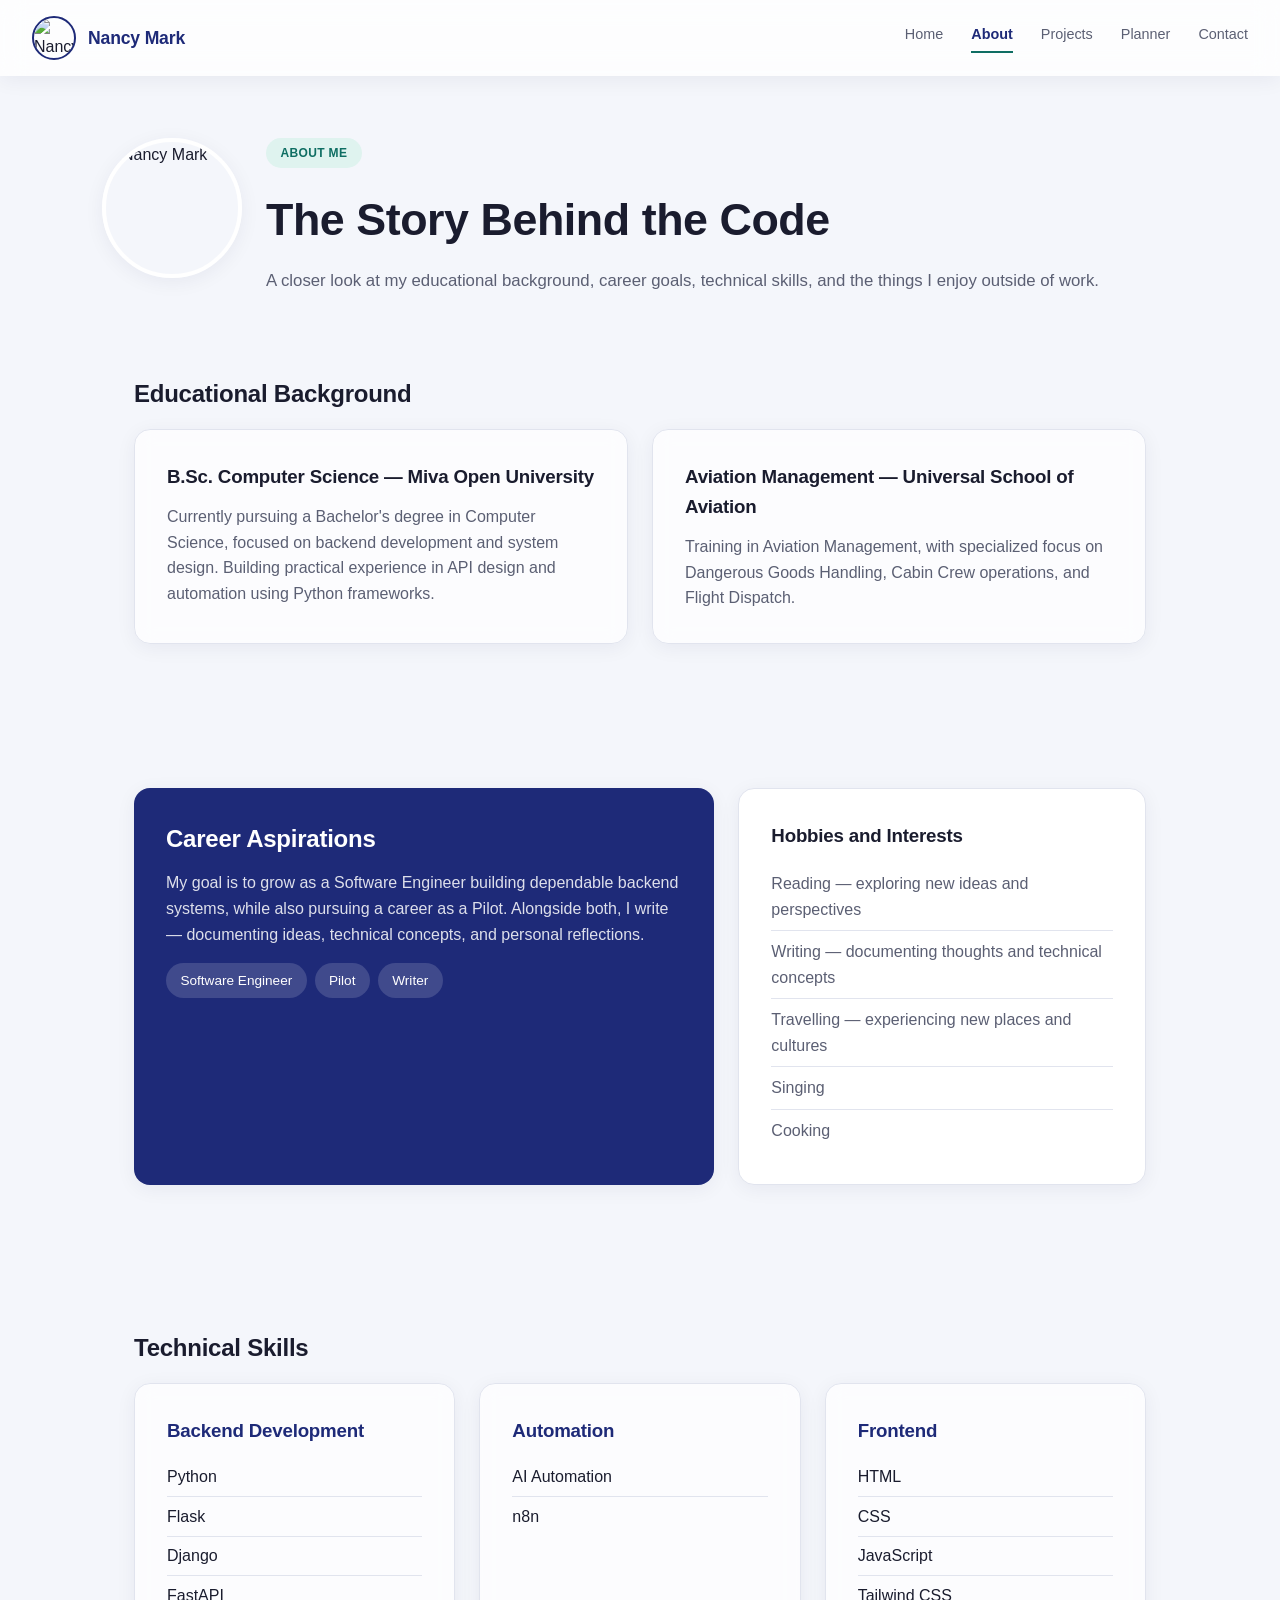
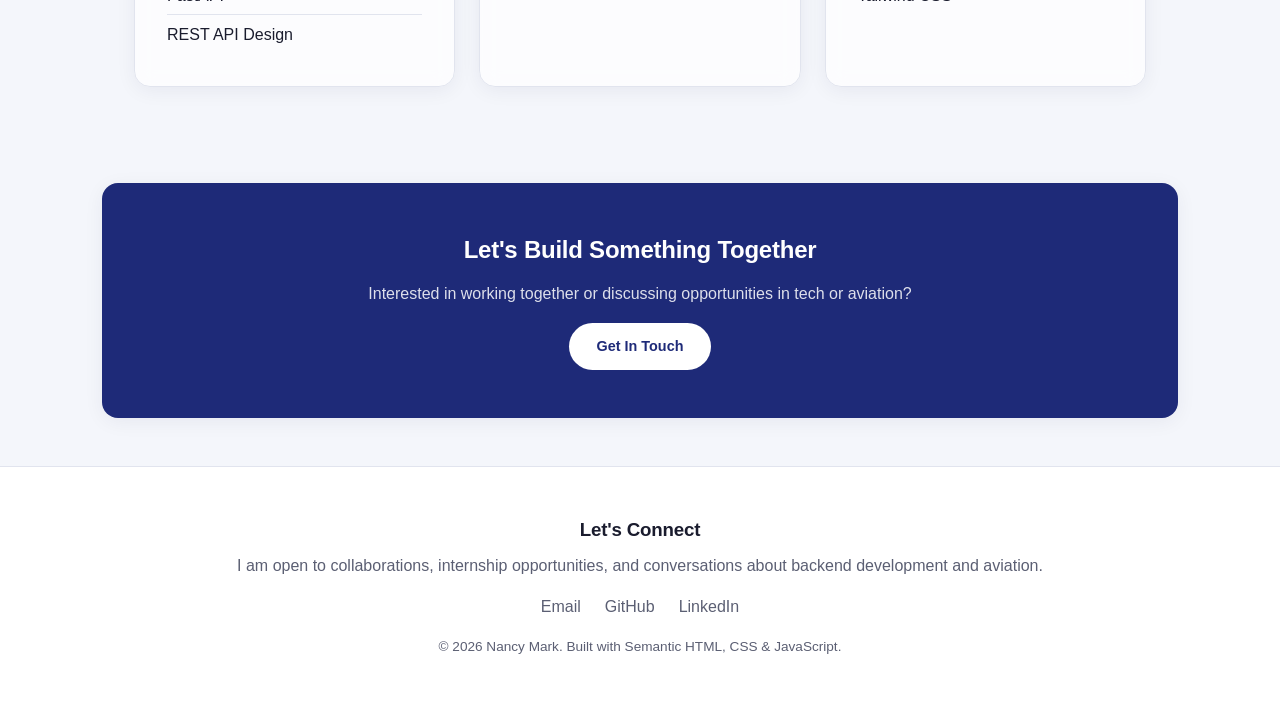
==== commit ea871c7b: "Add real contact links and profile photo to About page" ====
--- a/html/about.html
+++ b/html/about.html
@@ -11,7 +11,7 @@
 <!-- header -->
 <header>
   <div class="brand">
-    <img src="../images/Nancy.png" alt="Nancy Mark">
+    <img src="../images/Nancy.jpeg" alt="Nancy Mark">
     <h1>Nancy Mark</h1>
   </div>
   <nav>
@@ -28,6 +28,7 @@
 <!-- hero -->
 <section style="padding:3rem 0 1rem;">
   <span class="pill">About Me</span>
+  <img src="../images/Nancy.jpg" alt="Nancy Mark" style="width:140px; height:140px; border-radius:50%; object-fit:cover; border:4px solid var(--surface); box-shadow:var(--shadow); float:left; margin-right:1.5rem; margin-bottom:1rem;">
   <h2 style="font-size:clamp(2rem, 4vw, 2.8rem); margin-top:1rem;">The Story Behind the Code</h2>
   <p style="color:var(--text-muted); margin-top:0.75rem; font-size:1.05rem;">A closer look at my educational background, career goals, technical skills, and the things I enjoy outside of work.</p>
 </section>
@@ -117,8 +118,8 @@
   <h3>Let's Connect</h3>
   <p style="color:var(--text-muted); margin-top:0.5rem;">I am open to collaborations, internship opportunities, and conversations about backend development and aviation.</p>
   <div style="display:flex; justify-content:center; gap:1.5rem; margin-top:1rem;">
-    <a href="#" style="color:var(--text-muted); text-decoration:none;">Email</a>
-    <a href="#" style="color:var(--text-muted); text-decoration:none;">GitHub</a>
+    <a href="mailto:nancymarkmbetonze@gmail.com" style="color:var(--text-muted); text-decoration:none;">Email</a>
+    <a href="https://github.com/nancymarkmbetonze-ui" target="_blank" rel="noopener noreferrer" style="color:var(--text-muted); text-decoration:none;">GitHub</a>
     <a href="#" style="color:var(--text-muted); text-decoration:none;">LinkedIn</a>
   </div>
   <p style="margin-top:1rem; font-size:0.85rem; color:var(--text-muted);">&copy; 2026 Nancy Mark. Built with Semantic HTML, CSS &amp; JavaScript.</p>
--- a/css/style.css
+++ b/css/style.css
@@ -580,63 +580,6 @@
   gap: 0.75rem;
 }
 
-/* task list item */
-#task-list li {
-  display: flex;
-  justify-content: space-between;
-  align-items: center;
-  background: var(--surface);
-  padding: 1rem 1.25rem;
-  border-radius: var(--radius);
-  border-left: 4px solid var(--teal);
-  flex-wrap: wrap;
-  gap: 0.5rem;
-}
-
-/* completed task state */
-#task-list li.completed {
-  border-left-color: var(--text-muted);
-  opacity: 0.6;
-}
-
-#task-list li.completed span {
-  text-decoration: line-through;
-}
-
-/* task list buttons base */
-#task-list li button {
-  padding: 0.4rem 0.9rem;
-  border-radius: var(--radius-sm);
-  border: none;
-  cursor: pointer;
-  font-size: 0.85rem;
-  margin-left: 0.5rem;
-  transition: background var(--transition);
-}
-
-/* complete button */
-#task-list li button:first-of-type {
-  background: var(--teal);
-  color: var(--surface);
-}
-
-#task-list li button:first-of-type:hover {
-  background: var(--teal);
-  opacity: 0.85;
-}
-
-/* delete button */
-#task-list li button:last-of-type {
-  background: transparent;
-  color: #B54A3F;
-  border: 1px solid #B54A3F;
-}
-
-#task-list li button:last-of-type:hover {
-  background: #B54A3F;
-  color: var(--surface);
-}
-
 /* empty state message */
 #empty-state {
   color: var(--text-muted);
@@ -775,3 +718,64 @@
     padding: 0 1.25rem;
   }
 }
+
+/* planner task list */
+#task-list li {
+  display: flex;
+  justify-content: space-between;
+  align-items: center;
+  flex-wrap: wrap;
+  gap: 0.75rem;
+  background: var(--surface);
+  padding: 1rem 1.25rem;
+  border-radius: var(--radius-sm);
+  border: 1px solid var(--border);
+  border-left: 4px solid var(--teal);
+  box-shadow: var(--shadow);
+  transition: transform var(--transition), box-shadow var(--transition);
+}
+
+#task-list li:hover {
+  transform: translateY(-2px);
+  box-shadow: var(--shadow-hover);
+}
+
+#task-list li.completed {
+  border-left-color: var(--text-muted);
+  opacity: 0.6;
+}
+
+#task-list li.completed span {
+  text-decoration: line-through;
+}
+
+#task-list li button {
+  padding: 0.4rem 0.9rem;
+  border-radius: 999px;
+  border: none;
+  cursor: pointer;
+  font-size: 0.8rem;
+  font-weight: 600;
+  margin-left: 0.5rem;
+  transition: all var(--transition);
+}
+
+#task-list li button:first-of-type {
+  background: var(--teal);
+  color: var(--surface);
+}
+
+#task-list li button:first-of-type:hover {
+  background: var(--primary);
+}
+
+#task-list li button:last-of-type {
+  background: transparent;
+  color: #B54A3F;
+  border: 1px solid #B54A3F;
+}
+
+#task-list li button:last-of-type:hover {
+  background: #B54A3F;
+  color: var(--surface);
+}
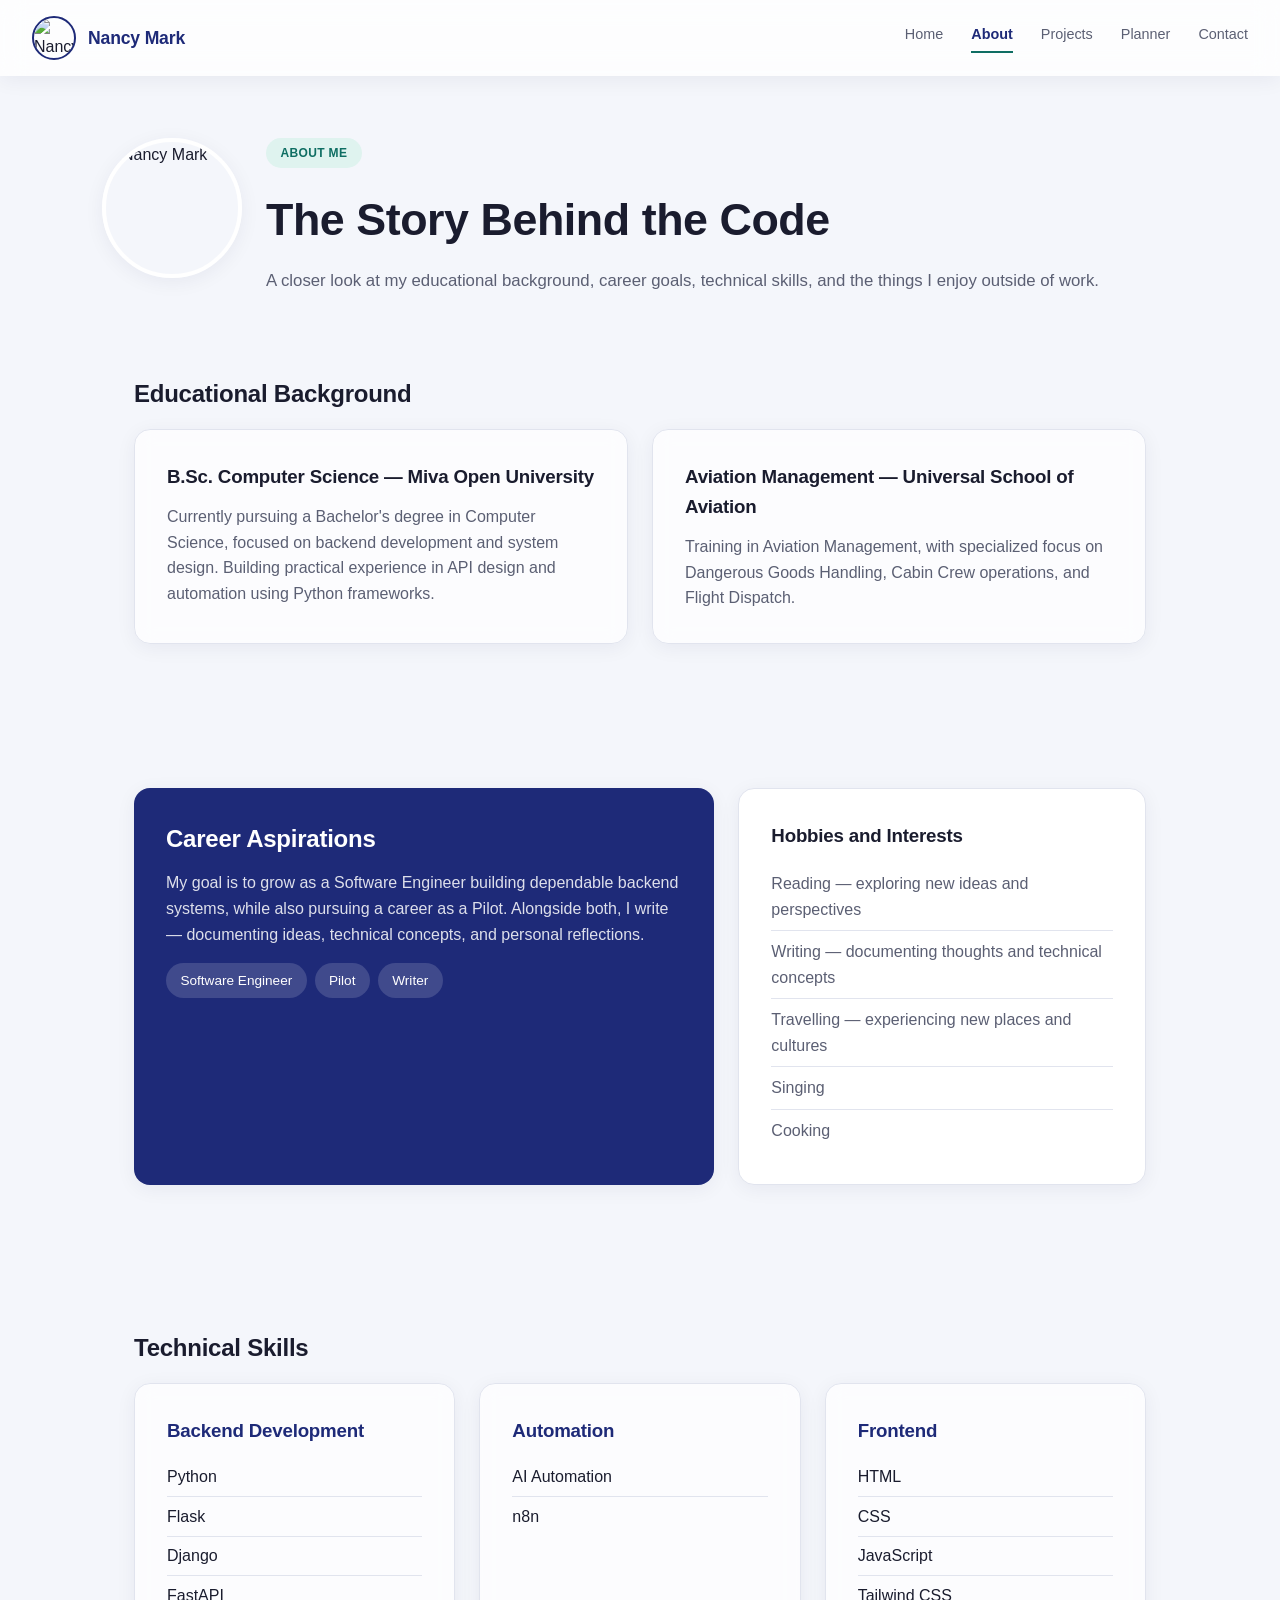
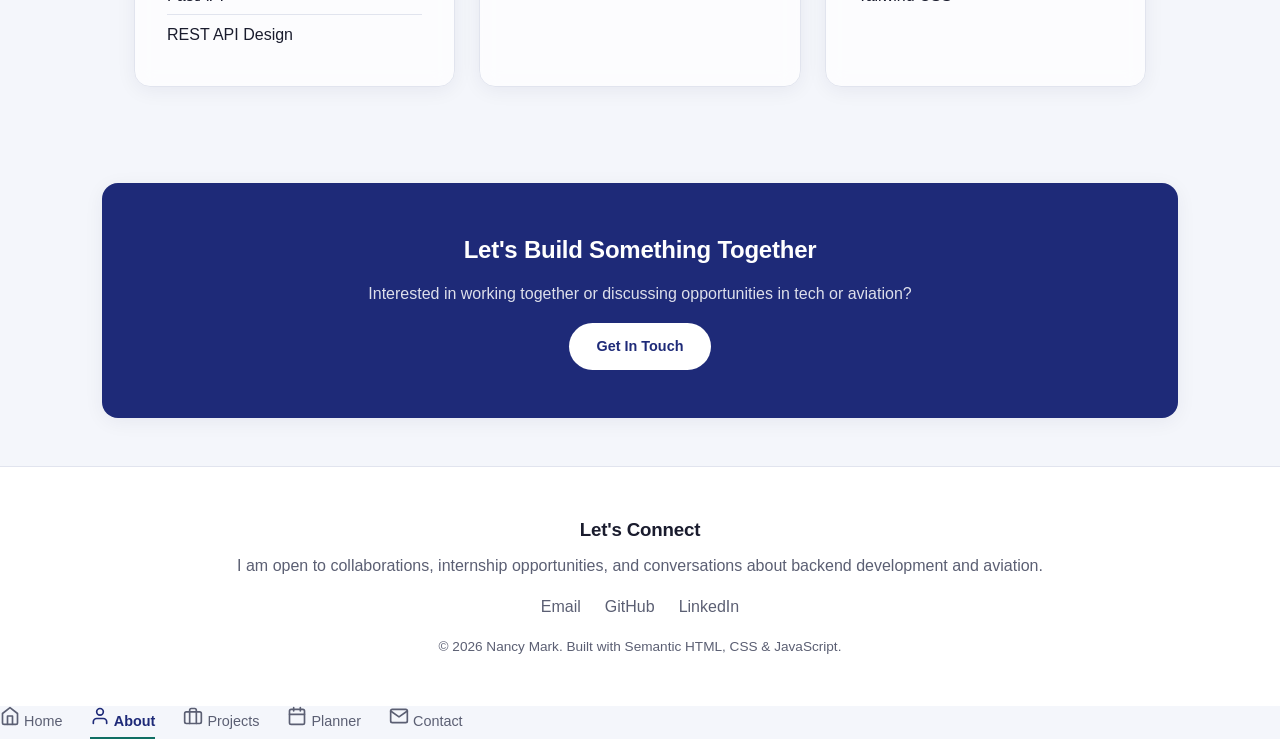
==== commit 944ee9fb: "Replace bottom nav with mobile hamburger menu" ====
--- a/html/about.html
+++ b/html/about.html
@@ -11,7 +11,7 @@
 <!-- header -->
 <header>
   <div class="brand">
-    <img src="../images/Nancy.jpeg" alt="Nancy Mark">
+    <img src="../images/Nancy.png" alt="Nancy Mark">
     <h1>Nancy Mark</h1>
   </div>
   <nav>
@@ -28,7 +28,7 @@
 <!-- hero -->
 <section style="padding:3rem 0 1rem;">
   <span class="pill">About Me</span>
-  <img src="../images/Nancy.jpg" alt="Nancy Mark" style="width:140px; height:140px; border-radius:50%; object-fit:cover; border:4px solid var(--surface); box-shadow:var(--shadow); float:left; margin-right:1.5rem; margin-bottom:1rem;">
+  <img src="../images/Nancy.png" alt="Nancy Mark" style="width:140px; height:140px; border-radius:50%; object-fit:cover; border:4px solid var(--surface); box-shadow:var(--shadow); float:left; margin-right:1.5rem; margin-bottom:1rem;">
   <h2 style="font-size:clamp(2rem, 4vw, 2.8rem); margin-top:1rem;">The Story Behind the Code</h2>
   <p style="color:var(--text-muted); margin-top:0.75rem; font-size:1.05rem;">A closer look at my educational background, career goals, technical skills, and the things I enjoy outside of work.</p>
 </section>
--- a/css/style.css
+++ b/css/style.css
@@ -105,9 +105,14 @@
   padding-bottom: 4px;
 }
 
-/* bottom mobile nav */
-.bottom-nav {
+/* menu toggle button */
+.menu-toggle {
   display: none;
+  background: none;
+  border: none;
+  cursor: pointer;
+  padding: 0.5rem;
+  color: var(--primary);
 }
 
 /* container */
@@ -636,52 +641,31 @@
 
 /* responsive */
 @media (max-width: 768px) {
-  body {
-    padding-bottom: 90px;
+  header {
+    position: relative;
   }
 
   header nav {
     display: none;
   }
 
-  .bottom-nav {
-    display: flex;
-    position: fixed;
-    bottom: 0;
-    left: 0;
-    width: 100%;
-    justify-content: space-around;
-    align-items: center;
-    background: rgba(255,255,255,0.9);
-    backdrop-filter: blur(12px);
-    box-shadow: 0 -4px 20px rgba(20,24,60,0.08);
-    padding: 0.6rem 0;
-    z-index: 50;
-    border-radius: 24px 24px 0 0;
-  }
-
-  .bottom-nav a {
+  .menu-toggle {
+    display: block;
+  }
+
+  header nav.mobile-open {
     display: flex;
     flex-direction: column;
-    align-items: center;
-    gap: 2px;
-    color: var(--text-muted);
-    text-decoration: none;
-    font-size: 0.65rem;
-    padding: 0.4rem 0.8rem;
-    border-radius: 999px;
-    transition: all var(--transition);
-  }
-
-  .bottom-nav a.active {
-    background: var(--teal-pale);
-    color: var(--teal);
-    font-weight: 700;
-  }
-
-  .bottom-nav .icon {
-    font-size: 1.3rem;
-    line-height: 1;
+    position: absolute;
+    top: 100%;
+    right: 0;
+    background: var(--surface);
+    box-shadow: var(--shadow-hover);
+    border-radius: 0 0 0 var(--radius);
+    padding: 1rem 1.5rem;
+    gap: 1rem;
+    min-width: 180px;
+    border: 1px solid var(--border);
   }
 
   #biography {
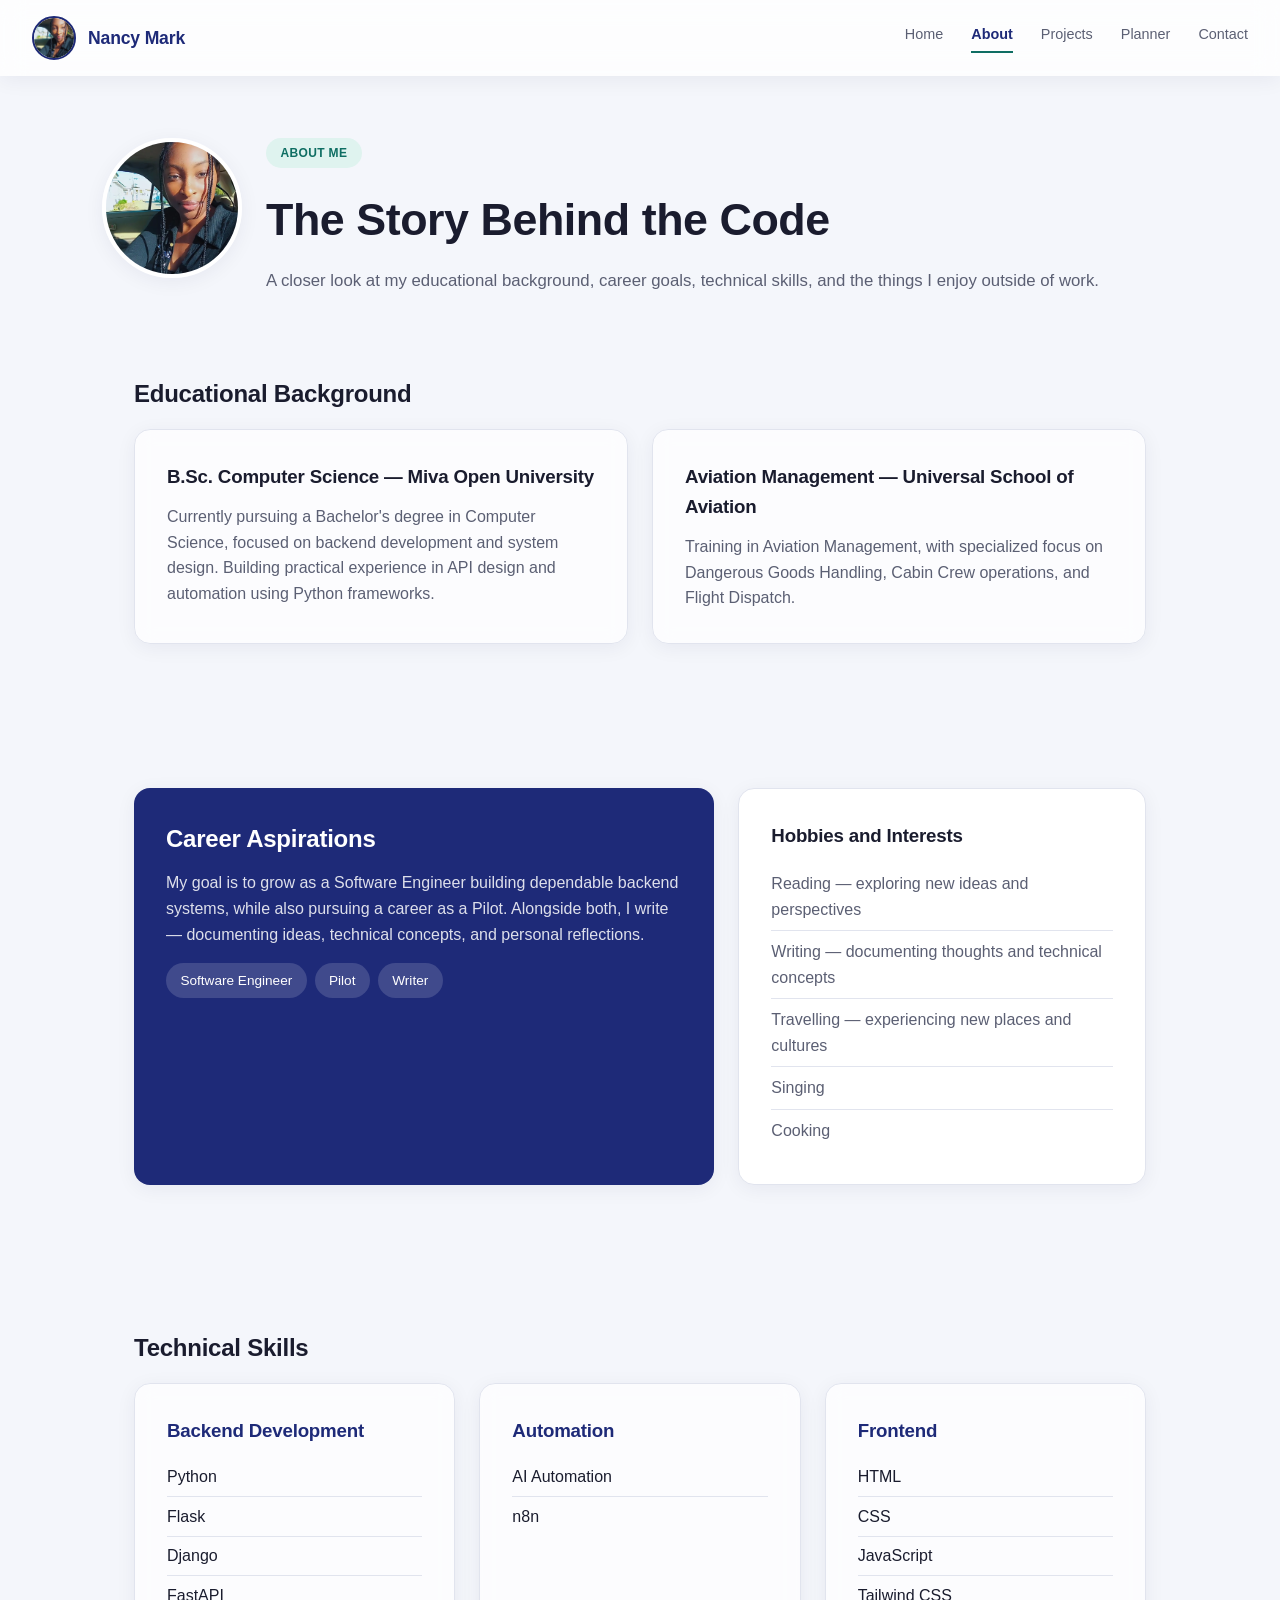
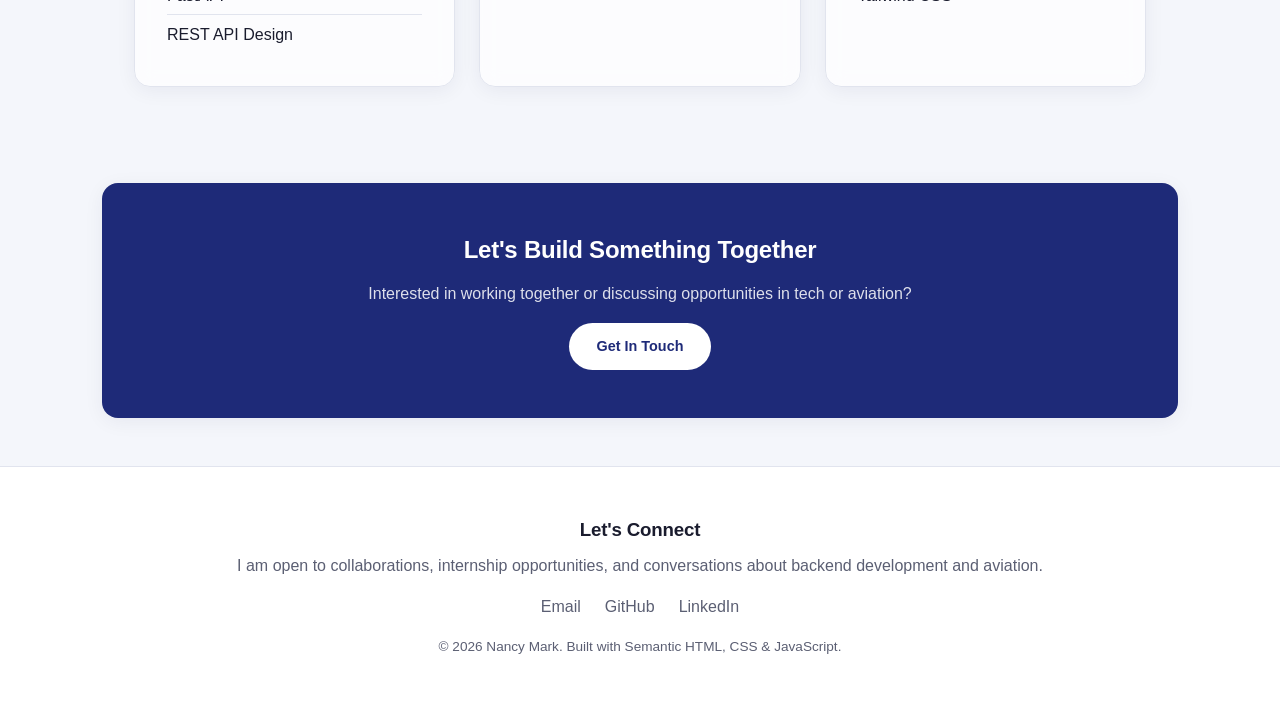
==== commit c9ec31e5: "Add hamburger menu, script tags, and general cleanup" ====
--- a/html/about.html
+++ b/html/about.html
@@ -21,6 +21,9 @@
     <a href="planner.html">Planner</a>
     <a href="contact.html">Contact</a>
   </nav>
+  <button class="menu-toggle" aria-label="Toggle menu">
+    <svg width="24" height="24" viewBox="0 0 24 24" fill="none" stroke="currentColor" stroke-width="2" stroke-linecap="round" stroke-linejoin="round"><line x1="3" y1="6" x2="21" y2="6"/><line x1="3" y1="12" x2="21" y2="12"/><line x1="3" y1="18" x2="21" y2="18"/></svg>
+  </button>
 </header>
 
 <main class="container">
@@ -125,31 +128,6 @@
   <p style="margin-top:1rem; font-size:0.85rem; color:var(--text-muted);">&copy; 2026 Nancy Mark. Built with Semantic HTML, CSS &amp; JavaScript.</p>
 </footer>
 
-<!-- bottom mobile nav -->
-<nav class="bottom-nav">
-  <a href="index.html">
-    <svg width="20" height="20" viewBox="0 0 24 24" fill="none" stroke="currentColor" stroke-width="2" stroke-linecap="round" stroke-linejoin="round"><path d="M3 9l9-7 9 7v11a2 2 0 0 1-2 2H5a2 2 0 0 1-2-2z"/><polyline points="9 22 9 12 15 12 15 22"/></svg>
-    <span>Home</span>
-  </a>
-  <a href="about.html" class="active">
-    <svg width="20" height="20" viewBox="0 0 24 24" fill="none" stroke="currentColor" stroke-width="2" stroke-linecap="round" stroke-linejoin="round"><path d="M20 21v-2a4 4 0 0 0-4-4H8a4 4 0 0 0-4 4v2"/><circle cx="12" cy="7" r="4"/></svg>
-    <span>About</span>
-  </a>
-  <a href="projects.html">
-    <svg width="20" height="20" viewBox="0 0 24 24" fill="none" stroke="currentColor" stroke-width="2" stroke-linecap="round" stroke-linejoin="round"><rect x="2" y="7" width="20" height="14" rx="2" ry="2"/><path d="M16 21V5a2 2 0 0 0-2-2h-4a2 2 0 0 0-2 2v16"/></svg>
-    <span>Projects</span>
-  </a>
-  <a href="planner.html">
-    <svg width="20" height="20" viewBox="0 0 24 24" fill="none" stroke="currentColor" stroke-width="2" stroke-linecap="round" stroke-linejoin="round"><rect x="3" y="4" width="18" height="18" rx="2" ry="2"/><line x1="16" y1="2" x2="16" y2="6"/><line x1="8" y1="2" x2="8" y2="6"/><line x1="3" y1="10" x2="21" y2="10"/></svg>
-    <span>Planner</span>
-  </a>
-  <a href="contact.html">
-    <svg width="20" height="20" viewBox="0 0 24 24" fill="none" stroke="currentColor" stroke-width="2" stroke-linecap="round" stroke-linejoin="round"><path d="M4 4h16c1.1 0 2 .9 2 2v12c0 1.1-.9 2-2 2H4c-1.1 0-2-.9-2-2V6c0-1.1.9-2 2-2z"/><polyline points="22,6 12,13 2,6"/></svg>
-    <span>Contact</span>
-  </a>
-</nav>
-
-<!-- scroll animations -->
 <script src="../js/animation.js"></script>
 
 </body>
